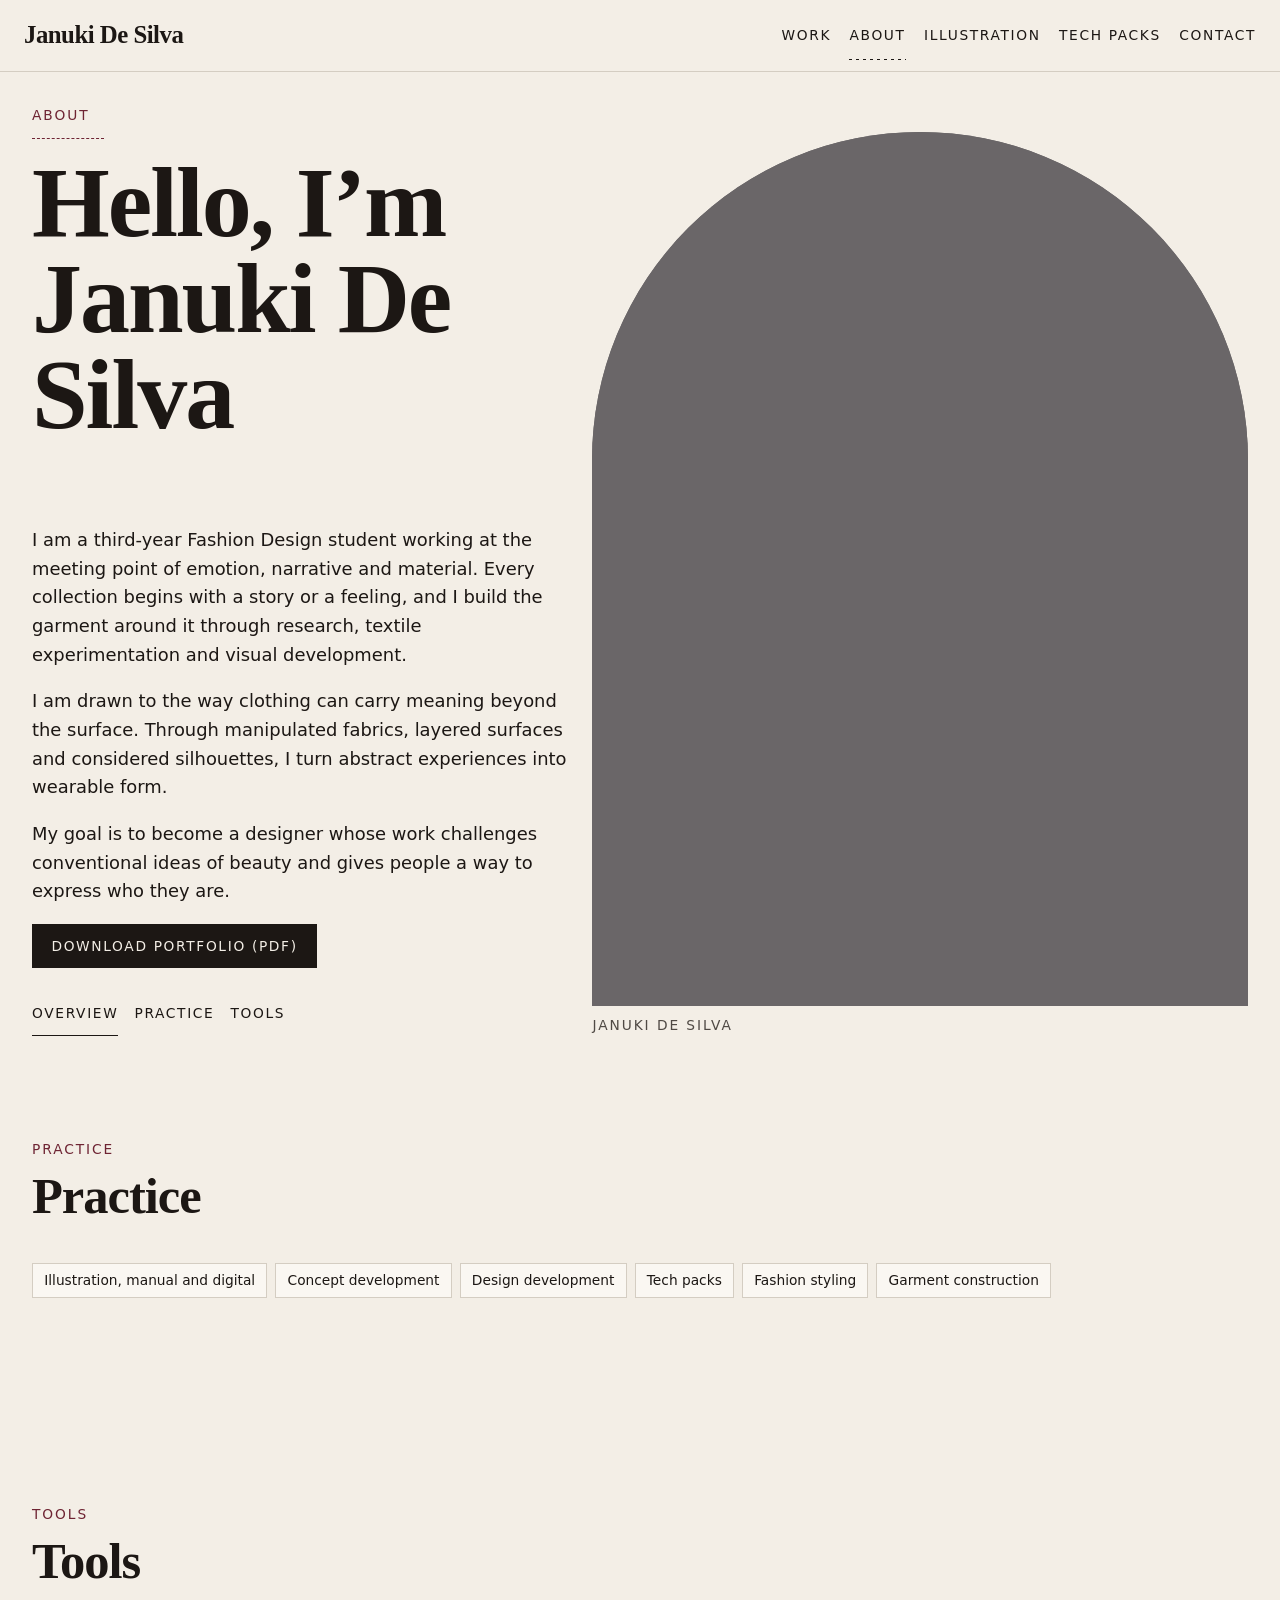
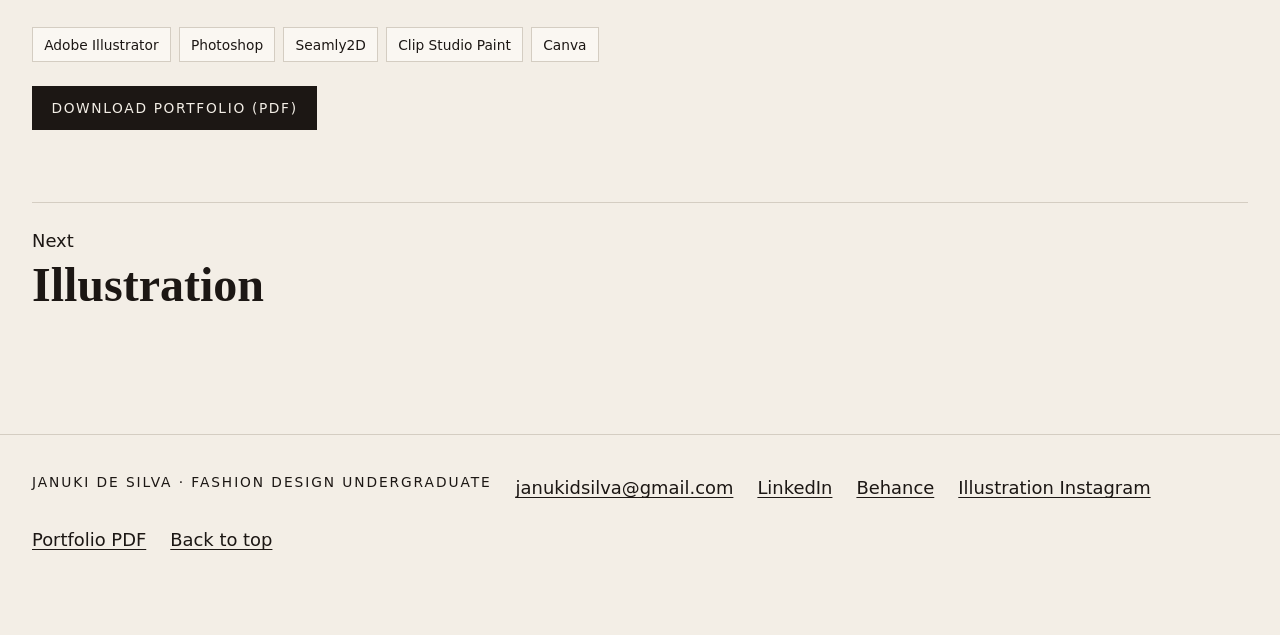
==== about/index.html @ 1e1f1aa7 "Slim the landing page onto separate about, illustration, and tech-pack pages. The home page keeps th" ====
<!DOCTYPE html>
<html lang="en">
<head>
  <meta charset="utf-8">
  <meta name="viewport" content="width=device-width, initial-scale=1">
  <title>About — Januki De Silva</title>
  <meta name="description" content="About Januki De Silva, a third-year Fashion Design undergraduate. A short biography, practice, tools, portrait, and the redacted portfolio PDF.">
  <link rel="canonical" href="https://januki-desilva.github.io/about/">
  <meta name="theme-color" content="#f3eee6">
  <meta name="author" content="Januki De Silva">
  <meta property="og:type" content="website">
  <meta property="og:locale" content="en_US">
  <meta property="og:site_name" content="Januki De Silva">
  <meta property="og:title" content="About — Januki De Silva">
  <meta property="og:description" content="About Januki De Silva, a third-year Fashion Design undergraduate. A short biography, practice, tools, portrait, and the redacted portfolio PDF.">
  <meta property="og:url" content="https://januki-desilva.github.io/about/">
  <meta property="og:image" content="https://januki-desilva.github.io/images/portrait/januki-1102.jpg">
  <meta property="og:image:width" content="1102">
  <meta property="og:image:height" content="1427">
  <meta property="og:image:alt" content="Portrait of Januki De Silva, with long dark hair, wearing a black blazer against a grey studio background.">
  <meta name="twitter:card" content="summary_large_image">
  <meta name="twitter:title" content="About — Januki De Silva">
  <meta name="twitter:description" content="About Januki De Silva, a third-year Fashion Design undergraduate. A short biography, practice, tools, portrait, and the redacted portfolio PDF.">
  <meta name="twitter:image" content="https://januki-desilva.github.io/images/portrait/januki-1102.jpg">
  <meta name="twitter:image:alt" content="Portrait of Januki De Silva, with long dark hair, wearing a black blazer against a grey studio background.">
  <link rel="icon" href="/favicon.svg" type="image/svg+xml">
  <link rel="icon" href="/favicon.ico" sizes="any">
  <link rel="apple-touch-icon" href="/apple-touch-icon.png">
  <link rel="preload" href="/fonts/f8.woff2" as="font" type="font/woff2" crossorigin>
  <link rel="preload" as="image" href="/images/portrait/januki-480.avif" imagesrcset="/images/portrait/januki-480.avif 480w, /images/portrait/januki-800.avif 800w, /images/portrait/januki-1102.avif 1102w" imagesizes="(min-width: 720px) min(34rem, 1102px), min(100vw, 1102px)" type="image/avif" fetchpriority="high">
<!-- site-css:start -->
<style>
/* Self-hosted, subset, free fonts. Two families only.
   Cormorant Garamond 600 for headings. Inter 400 for text.
   Italic on the contact headline is synthesised from the roman,
   so the first view downloads two files, not four. */

@font-face {
  font-family: "Cormorant Garamond";
  font-style: normal;
  font-weight: 600;
  font-display: swap;
  src: url("/fonts/f7.woff2") format("woff2");
  unicode-range: U+0100-02BA, U+02BD-02C5, U+02C7-02CC, U+02CE-02D7, U+02DD-02FF, U+0304, U+0308, U+0329, U+1D00-1DBF, U+1E00-1E9F, U+1EF2-1EFF, U+2020, U+20A0-20AB, U+20AD-20C4, U+2113, U+2C60-2C7F, U+A720-A7FF;
}

@font-face {
  font-family: "Cormorant Garamond";
  font-style: normal;
  font-weight: 600;
  font-display: swap;
  src: url("/fonts/f8.woff2") format("woff2");
  unicode-range: U+0000-00FF, U+0131, U+0152-0153, U+02BB-02BC, U+02C6, U+02DA, U+02DC, U+0304, U+0308, U+0329, U+2000-206F, U+20AC, U+2122, U+2191, U+2193, U+2212, U+2215, U+FEFF, U+FFFD;
}

@font-face {
  font-family: Inter;
  font-style: normal;
  font-weight: 400;
  font-display: swap;
  src: url("/fonts/f9.woff2") format("woff2");
  unicode-range: U+0100-02BA, U+02BD-02C5, U+02C7-02CC, U+02CE-02D7, U+02DD-02FF, U+0304, U+0308, U+0329, U+1D00-1DBF, U+1E00-1E9F, U+1EF2-1EFF, U+2020, U+20A0-20AB, U+20AD-20C4, U+2113, U+2C60-2C7F, U+A720-A7FF;
}

@font-face {
  font-family: Inter;
  font-style: normal;
  font-weight: 400;
  font-display: swap;
  src: url("/fonts/f10.woff2") format("woff2");
  unicode-range: U+0000-00FF, U+0131, U+0152-0153, U+02BB-02BC, U+02C6, U+02DA, U+02DC, U+0304, U+0308, U+0329, U+2000-206F, U+20AC, U+2122, U+2191, U+2193, U+2212, U+2215, U+FEFF, U+FFFD;
}

/* Januki De Silva — portfolio
   Neutral paper and ink. Project accents are set on the body.
   Motion uses transform and opacity, plus a short clip-path
   reveal on pictures. Scroll parallax is transform only. */

:root {
  --paper: #f3eee6;
  --paper-2: #e7e0d6;
  --ink: #1c1714;
  --muted: #4f4944;
  --line: #d4cdc2;
  --accent: #6e2433;
  --accent-2: #3d4750;
  --vivid: #b4233a;
  --serif: "Cormorant Garamond", "Iowan Old Style", Palatino, "Palatino Linotype", "Times New Roman", serif;
  --sans: Inter, "Segoe UI", system-ui, sans-serif;
  --header: 4.5rem;
  --s-1: 0.25rem;
  --s-2: 0.5rem;
  --s-3: 0.75rem;
  --s-4: 1rem;
  --s-5: 1.5rem;
  --s-6: 2rem;
  --s-7: 3rem;
  --s-8: 4.5rem;
  --s-9: clamp(4.5rem, 8vw, 7rem);
  --text-sm: clamp(0.78rem, 0.74rem + 0.15vw, 0.875rem);
  --text-body: clamp(1rem, 0.96rem + 0.2vw, 1.125rem);
  --text-lead: clamp(1.15rem, 1.02rem + 0.55vw, 1.45rem);
  --text-h3: clamp(1.4rem, 1.15rem + 1vw, 1.85rem);
  --text-h2: clamp(2.1rem, 1.4rem + 2.2vw, 3.4rem);
  --text-h1: clamp(2.7rem, 1.15rem + 6.4vw, 6.25rem);
  --measure: 38rem;
  --ease: cubic-bezier(0.22, 1, 0.36, 1);
  color-scheme: light;
}

body[data-project="parasomnia"] {
  --accent: #6e2433;
  --accent-2: #3d4750;
}

body[data-project="sacred-skin"] {
  --accent: #5c4034;
  --accent-2: #8a7968;
}

body[data-project="cosmic-heirloom"] {
  --accent: #1c2340;
  --accent-2: #b4233a;
}

body[data-project="editorial-styling"] {
  --accent: #1b2a4a;
  --accent-2: #7a2432;
}

*,
*::before,
*::after {
  box-sizing: border-box;
}

html {
  scroll-behavior: smooth;
  scroll-padding-top: calc(var(--header) + 0.75rem);
}

body {
  margin: 0;
  background: var(--paper);
  color: var(--ink);
  font-family: var(--sans);
  font-size: var(--text-body);
  font-weight: 400;
  line-height: 1.6;
  padding-top: var(--header);
}

img,
svg,
video {
  max-width: 100%;
  height: auto;
}

button,
input,
textarea {
  font-family: inherit;
  font-size: inherit;
}

[hidden] {
  display: none !important;
}

:focus {
  outline: none;
}

:focus-visible {
  outline: 2px solid var(--ink);
  outline-offset: 3px;
}

.skip:not(:focus) {
  position: absolute;
  width: 1px;
  height: 1px;
  padding: 0;
  margin: -1px;
  overflow: hidden;
  clip: rect(0 0 0 0);
  clip-path: inset(50%);
  white-space: nowrap;
  border: 0;
}

.skip:focus {
  position: fixed;
  left: 0.75rem;
  top: 0.75rem;
  z-index: 80;
  background: var(--ink);
  color: var(--paper);
  padding: 0.7rem 1rem;
  text-decoration: none;
}

.sr-only {
  position: absolute;
  width: 1px;
  height: 1px;
  padding: 0;
  margin: -1px;
  overflow: hidden;
  clip: rect(0 0 0 0);
  clip-path: inset(50%);
  white-space: nowrap;
  border: 0;
}

h1, h2, h3, p, figure {
  margin-top: 0;
}

figure {
  margin: 0;
}

h1, h2, h3 {
  font-family: var(--serif);
  font-weight: 600;
  line-height: 0.96;
  letter-spacing: -0.02em;
}

h2 em {
  font-style: italic;
  font-weight: 600;
}

h1 { font-size: var(--text-h1); }
h2 { font-size: var(--text-h2); }
h3 { font-size: var(--text-h3); line-height: 1.05; }

p { overflow-wrap: break-word; }

a {
  color: inherit;
}

.lede,
.prose p {
  max-width: var(--measure);
}

.lede {
  font-size: var(--text-lead);
  line-height: 1.45;
}

.eyebrow,
.kicker,
.section-label,
.work-tag,
figcaption,
.lookbook-bar,
.pager span,
.form-note,
.footer-meta {
  font-family: var(--sans);
  font-size: var(--text-sm);
  font-weight: 400;
  letter-spacing: 0.14em;
  text-transform: uppercase;
}

.eyebrow,
.kicker,
.section-label {
  color: var(--accent);
  margin-bottom: var(--s-3);
}

.muted { color: var(--muted); }

.wrap {
  width: min(72rem, calc(100% - 2rem));
  margin-inline: auto;
}

.wrap-wide {
  width: min(86rem, calc(100% - 2rem));
  margin-inline: auto;
}

.section {
  padding: var(--s-9) 0;
  scroll-margin-top: calc(var(--header) + 0.5rem);
}

.section-head {
  display: grid;
  gap: var(--s-3);
  margin-bottom: var(--s-7);
  position: relative;
  z-index: 1;
  background: var(--paper);
}

/* Header */
.site-header {
  position: fixed;
  inset: 0 0 auto 0;
  z-index: 40;
  display: flex;
  align-items: center;
  justify-content: space-between;
  gap: var(--s-4);
  min-height: var(--header);
  padding: 0 1rem;
  background: var(--paper);
  border-bottom: 1px solid var(--line);
  transform: translateY(0);
  transition: transform 240ms ease-out;
}

.site-header.is-hidden {
  transform: translateY(-100%);
}

.site-header:focus-within {
  transform: none;
}

.logo {
  display: inline-flex;
  align-items: center;
  min-height: 44px;
  font-family: var(--serif);
  font-weight: 600;
  font-size: clamp(1.15rem, 2.4vw, 1.55rem);
  letter-spacing: -0.02em;
  text-decoration: none;
  line-height: 1;
}

.nav-toggle {
  min-height: 44px;
  min-width: 44px;
  padding: 0 0.9rem;
  border: 1px solid var(--ink);
  background: transparent;
  cursor: pointer;
}

.site-nav {
  display: none;
  position: absolute;
  inset: 100% 0 auto 0;
  flex-direction: column;
  padding: 0.4rem 1rem 1rem;
  background: var(--paper);
  border-bottom: 1px solid var(--line);
}

.site-nav.is-open { display: flex; }

.site-nav a {
  display: flex;
  align-items: center;
  min-height: 48px;
  text-decoration: none;
  letter-spacing: 0.12em;
  text-transform: uppercase;
  font-size: var(--text-sm);
  font-weight: 400;
}

.site-nav a[aria-current="true"],
.site-nav a[aria-current="page"] {
  background-image: linear-gradient(90deg, var(--ink) 45%, transparent 0);
  background-size: 7px 1px;
  background-repeat: repeat-x;
  background-position: left bottom;
  background-origin: content-box;
}

/* Stitched thread. Drawn by scroll; static when motion is reduced. */
.thread {
  display: none;
  position: fixed;
  left: 0;
  top: 0;
  width: 12px;
  height: 100vh;
  z-index: 35;
  color: #b7aa9c;
  pointer-events: none;
}

.thread path {
  stroke-dasharray: 1;
  stroke-dashoffset: 1;
}

/* Hero
   The display name sits on the paper and the photograph overlaps it.
   Mobile keeps the photograph near 52svh so the name, role, one line
   and View work stay in the first screen. */
.hero {
  position: relative;
  display: flex;
  flex-direction: column;
  width: 100%;
  padding-bottom: var(--s-4);
  overflow: clip;
}

.hero-media {
  position: relative;
  background: var(--tone, #351a0f);
  overflow: hidden;
  width: 100%;
  height: min(52svh, 24rem);
  clip-path: polygon(0 0, 100% 0, 100% 84%, 0 90%);
}

.hero-media picture,
.hero-media img {
  display: block;
  width: 100%;
  height: 100%;
  object-fit: cover;
  object-position: center 16%;
}

.hero-name,
.hero-copy {
  width: min(72rem, calc(100% - 2rem));
  margin-inline: auto;
}

.hero-name {
  position: relative;
  z-index: 2;
  margin-top: -1.15rem;
  font-size: clamp(3.5rem, 16.5vw, 5.6rem);
  line-height: 0.82;
  letter-spacing: -0.04em;
  padding-left: 0.06em;
}

.hero-name span {
  display: block;
}

.hero-copy .eyebrow {
  margin-bottom: var(--s-2);
}

.hero-copy .lede {
  margin-bottom: 0;
}

.hero .btn { margin-top: var(--s-4); }

/* Buttons and chips */
.btn,
.btn-ghost,
.icon-btn,
.look-btn,
.nav-toggle,
.video-load {
  display: inline-flex;
  align-items: center;
  justify-content: center;
  min-height: 44px;
  padding: 0.55rem 1.15rem;
  border: 1px solid var(--ink);
  background: var(--ink);
  color: var(--paper);
  text-decoration: none;
  letter-spacing: 0.12em;
  text-transform: uppercase;
  font-size: var(--text-sm);
  font-weight: 400;
  cursor: pointer;
  transition: transform 200ms var(--ease), background-color 200ms var(--ease), color 200ms var(--ease);
}

.btn:hover,
.btn:focus-visible,
.btn-ghost:hover,
.btn-ghost:focus-visible {
  background: var(--accent);
  border-color: var(--accent);
  color: var(--paper);
}

.btn-ghost {
  background: transparent;
  color: var(--ink);
}

.cluster {
  display: flex;
  flex-wrap: wrap;
  gap: var(--s-3);
  align-items: center;
}

.chips {
  display: flex;
  flex-wrap: wrap;
  gap: var(--s-2);
  padding: 0;
  margin: var(--s-4) 0 0;
  list-style: none;
}

.chips li {
  border: 1px solid var(--line);
  padding: 0.35rem 0.7rem;
  background: #faf7f2;
  font-size: var(--text-sm);
}

/* Selected work */
.work-section {
  position: relative;
  overflow: hidden;
}

.giant {
  position: absolute;
  z-index: 0;
  margin: 0;
  left: max(0.4rem, calc((100% - min(86rem, 100% - 2rem)) / 2));
  top: 0;
  font-family: var(--serif);
  font-weight: 600;
  font-size: clamp(5.5rem, 20vw, 16rem);
  line-height: 0.78;
  letter-spacing: -0.035em;
  color: transparent;
  -webkit-text-stroke: 1px rgba(28, 23, 20, 0.22);
  user-select: none;
  pointer-events: none;
}

.work-grid {
  position: relative;
  z-index: 1;
  display: grid;
  gap: var(--s-7);
}

.work-card {
  min-width: 0;
}

.work-card a {
  display: block;
  text-decoration: none;
  color: inherit;
}

.work-card .frame {
  overflow: hidden;
  background: var(--tone, var(--paper-2));
  width: min(100%, var(--w, 100%));
  margin-inline: auto;
  aspect-ratio: 3 / 4;
}

.work-card .frame picture,
.work-card .frame img {
  display: block;
  width: 100%;
  height: 100%;
  object-fit: cover;
  object-position: center 22%;
}

.work-card img {
  transform: scale(1);
  transition: transform 450ms var(--ease);
}

.work-card:hover img,
.work-card:focus-within img {
  transform: scale(1.045);
}

.work-meta {
  display: grid;
  gap: 0.2rem;
  padding-top: var(--s-3);
}

.work-num {
  font-variant-numeric: tabular-nums;
  letter-spacing: 0.14em;
  text-transform: uppercase;
  font-size: var(--text-sm);
  color: var(--accent);
}

.work-meta strong {
  font-family: var(--serif);
  font-size: clamp(1.55rem, 1.15rem + 1.1vw, 2.35rem);
  font-weight: 600;
  line-height: 0.95;
  letter-spacing: -0.02em;
}

.work-summary {
  color: var(--muted);
  max-width: 36rem;
}

.view-line {
  display: inline-block;
  margin-top: var(--s-2);
  letter-spacing: 0.14em;
  text-transform: uppercase;
  font-size: var(--text-sm);
  font-weight: 400;
  transform: translateY(6px);
  opacity: 0;
  transition: transform 280ms var(--ease), opacity 280ms var(--ease);
}

@media (hover: none) {
  .view-line { opacity: 1; transform: none; }
}

.work-card:hover .view-line,
.work-card:focus-within .view-line {
  transform: none;
  opacity: 1;
}

.cursor-preview {
  position: fixed;
  left: 0;
  top: 0;
  width: min(220px, 40vw);
  z-index: 25;
  pointer-events: none;
  opacity: 0;
  background: var(--paper-2);
  box-shadow: 0 12px 40px rgba(28, 23, 20, 0.16);
  transition: opacity 200ms ease-out;
}

.cursor-preview.is-on { opacity: 1; }

.cursor-preview img {
  display: block;
  width: 100%;
  height: auto;
}

/* About */
.about-grid {
  display: grid;
  gap: var(--s-6);
  align-items: start;
}

.portrait {
  margin: 0;
  background: transparent;
}

.portrait picture,
.portrait img {
  display: block;
  width: 100%;
  height: auto;
  background: var(--tone, #6a6668);
}

.portrait-arch {
  border-radius: 999px 999px 0 0;
  overflow: hidden;
  width: min(100%, var(--w, 28rem));
  aspect-ratio: 3 / 4;
  background: var(--tone, #6a6668);
}

.portrait-arch picture,
.portrait-arch img {
  width: 100%;
  height: 100%;
  object-fit: cover;
  object-position: center 12%;
}

/* Small links off the landing page. The frame stays at or under the file's width. */
.section-tight {
  padding-top: var(--s-7);
  padding-bottom: var(--s-7);
}

.teaser-grid {
  display: grid;
  gap: var(--s-5);
}

.teaser {
  display: grid;
  grid-template-columns: 5.75rem minmax(0, 1fr);
  gap: var(--s-4);
  align-items: center;
  min-height: 44px;
  padding-top: var(--s-4);
  border-top: 1px solid var(--line);
  text-decoration: none;
  color: inherit;
}

.teaser-grid .teaser:last-child {
  border-bottom: 1px solid var(--line);
  padding-bottom: var(--s-4);
}

.teaser .frame {
  width: min(5.75rem, var(--w, 5.75rem));
  aspect-ratio: 3 / 4;
  overflow: hidden;
  background: var(--tone, var(--paper-2));
}

.teaser .frame picture,
.teaser .frame img {
  display: block;
  width: 100%;
  height: 100%;
  object-fit: cover;
  object-position: center 20%;
}

.teaser-copy {
  display: grid;
  gap: 0.2rem;
  min-width: 0;
}

.teaser-copy .work-tag { color: var(--accent); }

.teaser strong {
  font-family: var(--serif);
  font-size: clamp(1.35rem, 1.1rem + 0.6vw, 1.85rem);
  font-weight: 600;
  line-height: 1.05;
  letter-spacing: -0.02em;
}

/* Keep a picture at or under the pixel width of its largest file. */
.bounded {
  width: min(100%, var(--w));
  max-width: 100%;
}

.project-hero .frame.bounded {
  justify-self: end;
}

.gallery .bounded,
.tech-grid .bounded {
  justify-self: center;
}

.portrait figcaption,
.frame figcaption,
.shot-figure figcaption {
  margin-top: var(--s-2);
  color: var(--muted);
  background: var(--paper);
}

.skill-block { margin-top: var(--s-6); }
.skill-block h3 { margin-bottom: var(--s-2); }

/* Illustration and tech */
.gallery {
  display: grid;
  gap: var(--s-5);
  grid-template-columns: 1fr;
}

.shot {
  display: block;
  width: 100%;
  padding: 0;
  border: 0;
  background: var(--tone, var(--paper-2));
  cursor: zoom-in;
  color: inherit;
}

.shot img {
  display: block;
  width: 100%;
  height: auto;
  transform: scale(1);
  transition: transform 400ms var(--ease);
}

.shot.bounded,
figure.bounded {
  width: min(100%, var(--w));
  max-width: 100%;
  margin-inline: auto;
}

.frame.bounded {
  width: min(100%, var(--w));
  max-width: 100%;
}

.shot:hover img,
.shot:focus-visible img {
  transform: scale(1.03);
}

.board .shot img { width: 100%; }

.tech-grid {
  display: grid;
  gap: var(--s-5);
}

/* Contact */
.contact-grid {
  display: grid;
  gap: var(--s-7);
}

.contact-links {
  list-style: none;
  padding: 0;
  margin: 0 0 var(--s-5);
}

.contact-links a {
  display: flex;
  align-items: baseline;
  justify-content: space-between;
  gap: var(--s-4);
  min-height: 48px;
  padding: 0.7rem 0;
  border-top: 1px solid var(--line);
  text-decoration: none;
  font-family: var(--serif);
  font-size: clamp(1.4rem, 1rem + 1.4vw, 2rem);
  line-height: 1.1;
}

.contact-links li:last-child a { border-bottom: 1px solid var(--line); }

.contact-links span {
  font-family: var(--sans);
  font-size: var(--text-sm);
  letter-spacing: 0.14em;
  text-transform: uppercase;
  color: var(--muted);
}

.form {
  display: grid;
  gap: var(--s-4);
}

.field { display: grid; gap: 0.35rem; }

.field label { font-weight: 400; }

.field input,
.field textarea {
  width: 100%;
  min-height: 44px;
  padding: 0.65rem 0.75rem;
  border: 1px solid var(--ink);
  background: #faf7f2;
  border-radius: 0;
}

.field textarea { min-height: 9rem; resize: vertical; }

.field-error {
  margin: 0;
  color: #6e2433;
  font-size: var(--text-sm);
}

.form-status {
  margin: 0;
  min-height: 1.5em;
}

.secondary-link {
  margin-top: var(--s-5);
  font-size: var(--text-sm);
}

.secondary-link a { letter-spacing: 0.08em; }

/* Project pages */
.project-hero {
  display: grid;
  gap: var(--s-5);
  padding-top: var(--s-6);
}

.project-hero .frame { order: -1; }

.project-copy .lede + .lede { margin-top: 0; }

.accent-rule {
  width: 4.5rem;
  height: 0;
  border: 0;
  border-top: 1px dashed var(--accent);
  margin: 0 0 var(--s-4);
}

.section-nav {
  display: flex;
  gap: 0.4rem 1rem;
  flex-wrap: wrap;
  margin: var(--s-5) 0 0;
}

.section-nav a {
  min-height: 44px;
  display: inline-flex;
  align-items: center;
  text-decoration: none;
  letter-spacing: 0.12em;
  text-transform: uppercase;
  font-size: var(--text-sm);
  font-weight: 400;
  border-bottom: 1px solid transparent;
}

.section-nav a[aria-current="true"],
.section-nav a:hover {
  border-bottom-color: var(--ink);
}

.block + .block { margin-top: var(--s-6); }

.board { margin: var(--s-5) 0 0; }

.split {
  display: grid;
  gap: var(--s-6);
  align-items: start;
}

/* Lookbook */
.lookbook {
  margin-top: var(--s-5);
  min-width: 0;
  max-width: 100%;
}

.lineup {
  margin-top: var(--s-7);
}

.lookbook-track {
  display: flex;
  gap: var(--s-4);
  overflow-x: auto;
  scroll-snap-type: x mandatory;
  padding-bottom: var(--s-3);
  list-style: none;
  margin: 0;
  padding-left: 0;
  max-width: 100%;
  min-width: 0;
}

.lookbook-track:focus-visible {
  outline: 2px solid var(--ink);
  outline-offset: 3px;
}

.lookbook-track li {
  flex: 0 0 min(78%, 26rem, var(--w, 80rem));
  max-width: min(78%, 26rem, var(--w, 80rem));
  scroll-snap-align: start;
  min-width: 0;
}

.lookbook-bar {
  display: flex;
  flex-wrap: wrap;
  gap: var(--s-2);
  margin-top: var(--s-3);
}

.look-btn {
  background: transparent;
  color: var(--ink);
}

.look-btn:hover,
.look-btn:focus-visible {
  background: var(--ink);
  color: var(--paper);
}

/* Video slot is hidden until data-video-src is set. */
.video-slot {
  margin-top: var(--s-7);
  padding: var(--s-5);
  border: 1px dashed var(--line);
}

.video-slot video,
.video-slot img {
  width: 100%;
  height: auto;
  background: #1c1714;
}

/* Pager */
.project-pager {
  display: grid;
  margin-top: var(--s-8);
  border-top: 1px solid var(--line);
}

.project-pager a {
  display: flex;
  flex-direction: column;
  justify-content: center;
  gap: 0.35rem;
  min-height: 8rem;
  padding: var(--s-5) 0;
  text-decoration: none;
}

.project-pager strong {
  font-family: var(--serif);
  font-size: clamp(2rem, 1.4rem + 2vw, 3.4rem);
  font-weight: 600;
  line-height: 0.95;
}

.project-pager a:hover strong { color: var(--accent); }

/* Lightbox */
dialog.lightbox {
  width: min(100%, 100vw);
  height: 100%;
  max-width: none;
  max-height: none;
  margin: 0;
  padding: 0;
  border: 0;
  background: #1c1714;
  color: #f3eee6;
}

dialog.lightbox::backdrop {
  background: rgba(28, 23, 20, 0.84);
}

.lightbox-bar,
.lightbox-stage,
.lightbox-caption {
  width: min(72rem, calc(100% - 2rem));
  margin-inline: auto;
}

.lightbox-bar {
  display: flex;
  align-items: center;
  justify-content: space-between;
  gap: var(--s-3);
  min-height: 4.5rem;
}

.lightbox-bar p { margin: 0; letter-spacing: 0.12em; text-transform: uppercase; font-size: var(--text-sm); }

.icon-btn {
  background: #f3eee6;
  color: #1c1714;
  border-color: #f3eee6;
}

.icon-btn:hover,
.icon-btn:focus-visible {
  background: #ffffff;
  border-color: #ffffff;
  color: #1c1714;
}

.lightbox-stage {
  display: grid;
  grid-template-columns: 1fr 1fr;
  grid-template-areas: "image image" "prev next";
  gap: var(--s-2);
  align-items: center;
  min-height: 0;
}

.lightbox-stage picture { grid-area: image; }
.lightbox-stage [data-lightbox-prev] { grid-area: prev; }
.lightbox-stage [data-lightbox-next] { grid-area: next; }

.lightbox-stage img {
  display: block;
  width: auto;
  max-width: 100%;
  max-height: calc(100vh - 12rem);
  max-height: calc(100dvh - 12rem);
  margin-inline: auto;
  object-fit: contain;
  background: #2a2422;
}

.lightbox-caption {
  min-height: 3.5rem;
  margin-top: var(--s-3);
  margin-bottom: 0;
}

/* Footer and utilities */
.site-footer {
  border-top: 1px solid var(--line);
  padding: var(--s-6) 0 var(--s-8);
  display: grid;
  gap: var(--s-4);
}

.site-footer a { text-underline-offset: 0.18em; }

.footer-row {
  display: flex;
  flex-wrap: wrap;
  gap: var(--s-2) var(--s-5);
  align-items: center;
}

.footer-row a {
  display: inline-flex;
  align-items: center;
  min-height: 44px;
}

.to-top {
  display: none;
  position: fixed;
  right: 0.75rem;
  bottom: 0.75rem;
  z-index: 30;
  background: var(--paper);
  color: var(--ink);
  text-decoration: none;
  box-shadow: 0 6px 24px rgba(28, 23, 20, 0.12);
}

.to-top.is-on { display: inline-flex; }

.not-found {
  min-height: calc(100vh - var(--header) - 8rem);
  display: grid;
  align-content: center;
  gap: var(--s-4);
  padding: var(--s-8) 0;
}

.js [data-reveal] {
  opacity: 0;
  transform: translateY(16px);
}

.js [data-reveal].is-in,
.js [data-clip].is-in {
  opacity: 1;
  transform: none;
  clip-path: inset(0);
  transition: opacity 460ms var(--ease), transform 460ms var(--ease), clip-path 520ms var(--ease);
}

.js [data-reveal].is-in:nth-child(2) { transition-delay: 60ms; }
.js [data-reveal].is-in:nth-child(3) { transition-delay: 120ms; }

@media (min-width: 720px) {
  .gallery { grid-template-columns: 1fr 1fr; }
  .gallery .wide { grid-column: 1 / -1; }
  .tech-grid { grid-template-columns: 1fr 1fr; }
  .contact-grid { grid-template-columns: 0.9fr 1.1fr; align-items: start; }
  .split { grid-template-columns: 0.8fr 1.2fr; }
  .project-hero { grid-template-columns: 0.9fr 1.1fr; align-items: end; }
  .project-hero .frame { order: 0; }
  .about-grid { grid-template-columns: minmax(0, 0.72fr) minmax(0, 1.2fr); }
  .teaser-grid { grid-template-columns: 1fr 1fr; gap: var(--s-6); align-items: stretch; }
  .teaser { border-bottom: 1px solid var(--line); padding-bottom: var(--s-4); }
}

@media (min-width: 800px) {
  .nav-toggle { display: none; }
  .site-nav {
    display: flex;
    position: static;
    flex-direction: row;
    align-items: center;
    gap: 0.25rem 1.15rem;
    padding: 0;
    border: 0;
    background: transparent;
  }
  .thread { display: block; }
  .hero {
    display: block;
    width: min(80rem, calc(100% - 3rem));
    margin-inline: auto;
    min-height: calc(100svh - var(--header) - 0.75rem);
    padding: 0.35rem 0 1.25rem;
    overflow: clip;
  }
  .hero-name {
    z-index: 1;
    width: auto;
    max-width: none;
    margin: 0;
    font-size: clamp(5rem, 19vw, 17.5rem);
    line-height: 0.74;
    letter-spacing: -0.04em;
    /* The J in Cormorant sits left of its box. */
    padding-left: 0.07em;
  }
  .hero-name span { white-space: nowrap; }
  .hero-media {
    position: absolute;
    z-index: 2;
    left: 42%;
    top: 0.35rem;
    width: min(42%, calc((100svh - var(--header) - 3.25rem) * 1365 / 2048));
    height: auto;
    max-height: none;
    aspect-ratio: 1365 / 2048;
    clip-path: none;
    margin: 0;
  }
  .hero-media::after {
    content: "";
    position: absolute;
    left: 0;
    right: 0;
    bottom: 0;
    height: 9%;
    background: linear-gradient(to bottom, transparent, var(--paper));
    pointer-events: none;
  }
  .hero-copy {
    position: relative;
    z-index: 3;
    width: min(34rem, calc(42% - 1.25rem));
    margin: var(--s-5) 0 0;
    padding-bottom: 0;
  }
  .work-section { padding-top: var(--s-6); }
  .work-grid {
    grid-template-columns: repeat(4, minmax(0, 1fr));
    gap: var(--s-6) var(--s-4);
    align-items: start;
  }
}

@media (min-width: 1000px) {
  .gallery { grid-template-columns: repeat(3, minmax(0, 1fr)); }
  .gallery .wide { grid-column: span 2; }
}

@media (min-width: 800px) {
  .lightbox-stage {
    grid-template-columns: auto minmax(0, 1fr) auto;
    grid-template-areas: "prev image next";
  }
}

@media (min-width: 1024px) {
  .footer-row a,
  .footer-meta {
    white-space: nowrap;
    flex-shrink: 0;
  }
}

@media (min-width: 1200px) {
  .wrap { width: min(76rem, calc(100% - 4rem)); }
  .wrap-wide { width: min(92rem, calc(100% - 4rem)); }
  .site-header { padding-inline: 1.5rem; }
  .giant {
    left: max(0.4rem, calc((100% - min(92rem, 100% - 4rem)) / 2));
  }
}

@media (prefers-reduced-motion: reduce) {
  html { scroll-behavior: auto; }
  *,
  *::before,
  *::after {
    animation: none !important;
    transition: none !important;
  }
  .js [data-reveal] { opacity: 1; transform: none; }
  .js [data-clip] { clip-path: none; }
  [data-parallax] { transform: none !important; }
  .thread path { stroke-dashoffset: 0 !important; }
  .lookbook-track { scroll-snap-type: none; scroll-behavior: auto; }
  .view-line { opacity: 1; transform: none; }
  .cursor-preview { display: none !important; }
}

@media (prefers-reduced-motion: no-preference) {
  @view-transition {
    navigation: auto;
  }
  .js [data-clip] { clip-path: inset(12% 0 0 0); }
  .hero-media img[data-parallax],
  .portrait-arch img[data-parallax] {
    transform: scale(1.08);
    transform-origin: center 18%;
  }
}
</style>
<!-- site-css:end -->
  <script>document.documentElement.classList.add("js");</script>
  <script type="application/ld+json">
  {
    "@context": "https://schema.org",
    "@type": "BreadcrumbList",
    "itemListElement": [
      { "@type": "ListItem", "position": 1, "name": "Portfolio", "item": "https://januki-desilva.github.io/" },
      { "@type": "ListItem", "position": 2, "name": "About", "item": "https://januki-desilva.github.io/about/" }
    ]
  }
  </script>
</head>
<body id="top" data-project="about">
  <a class="skip" href="#main">Skip to content</a>
  <svg class="thread" viewBox="0 0 2 100" preserveAspectRatio="none" aria-hidden="true" focusable="false">
    <path d="M1 0 V100" pathLength="1" fill="none" stroke="currentColor" stroke-width="0.35"></path>
  </svg>
  <header class="site-header">
    <a class="logo" href="/#top">Januki De Silva</a>
    <button class="nav-toggle" type="button" aria-expanded="false" aria-controls="site-nav">Menu</button>
      <nav id="site-nav" class="site-nav" aria-label="Primary">
      <a href="/#work">Work</a>
      <a href="/about/" aria-current="page">About</a>
      <a href="/illustration/">Illustration</a>
      <a href="/tech-packs/">Tech packs</a>
      <a href="/#contact">Contact</a>
    </nav>
  </header>
  <main id="main">

    <article>
      <header class="project-hero wrap" id="overview">
        <div class="project-copy">
          <p class="kicker">About</p>
          <hr class="accent-rule">
          <h1>Hello, I’m Januki De Silva</h1>
          <p>I am a third-year Fashion Design student working at the meeting point of emotion, narrative and material. Every collection begins with a story or a feeling, and I build the garment around it through research, textile experimentation and visual development.</p>
          <p>I am drawn to the way clothing can carry meaning beyond the surface. Through manipulated fabrics, layered surfaces and considered silhouettes, I turn abstract experiences into wearable form.</p>
          <p>My goal is to become a designer whose work challenges conventional ideas of beauty and gives people a way to express who they are.</p>
          <p class="cluster"><a class="btn" href="/portfolio/Januki-De-Silva-Portfolio.pdf">Download portfolio (PDF)</a></p>
          <nav class="section-nav" aria-label="On this page">
            <a href="#overview" data-nav="overview">Overview</a>
            <a href="#practice" data-nav="practice">Practice</a>
            <a href="#tools" data-nav="tools">Tools</a>
          </nav>
        </div>
        <figure class="frame portrait" style="--tone:#6a6668; --w: 1102px">
          <div class="portrait-arch">
            <picture>
            <source type="image/avif" srcset="/images/portrait/januki-480.avif 480w, /images/portrait/januki-800.avif 800w, /images/portrait/januki-1102.avif 1102w" sizes="(min-width: 720px) min(34rem, 1102px), min(100vw, 1102px)">
            <source type="image/webp" srcset="/images/portrait/januki-480.webp 480w, /images/portrait/januki-800.webp 800w, /images/portrait/januki-1102.webp 1102w" sizes="(min-width: 720px) min(34rem, 1102px), min(100vw, 1102px)">
            <img src="/images/portrait/januki-800.jpg" srcset="/images/portrait/januki-480.jpg 480w, /images/portrait/januki-800.jpg 800w, /images/portrait/januki-1102.jpg 1102w" sizes="(min-width: 720px) min(34rem, 1102px), min(100vw, 1102px)" width="1102" height="1427" alt="Portrait of Januki De Silva, with long dark hair, wearing a black blazer against a grey studio background." data-parallax fetchpriority="high" decoding="async">
            </picture>
          </div>
          <figcaption>Januki De Silva</figcaption>
        </figure>
      </header>

      <section class="section" id="practice">
        <div class="wrap">
          <p class="kicker">Practice</p>
          <h2>Practice</h2>
          <ul class="chips">
            <li>Illustration, manual and digital</li>
            <li>Concept development</li>
            <li>Design development</li>
            <li>Tech packs</li>
            <li>Fashion styling</li>
            <li>Garment construction</li>
          </ul>
        </div>
      </section>

      <section class="section" id="tools">
        <div class="wrap">
          <p class="kicker">Tools</p>
          <h2>Tools</h2>
          <ul class="chips">
            <li>Adobe Illustrator</li>
            <li>Photoshop</li>
            <li>Seamly2D</li>
            <li>Clip Studio Paint</li>
            <li>Canva</li>
          </ul>
          <p class="cluster" style="margin-top:1.5rem"><a class="btn" href="/portfolio/Januki-De-Silva-Portfolio.pdf">Download portfolio (PDF)</a></p>
          <nav class="project-pager" aria-label="Continue">
            <a href="/illustration/"><span>Next</span><strong>Illustration</strong></a>
          </nav>
        </div>
      </section>
    </article>

  </main>
  <footer class="site-footer">
    <div class="wrap footer-row">
      <p class="footer-meta">Januki De Silva · Fashion design undergraduate</p>
      <a href="mailto:janukidsilva@gmail.com">janukidsilva@gmail.com</a>
      <a href="https://www.linkedin.com/in/januki-de-silva-02a955370">LinkedIn</a>
      <a href="https://www.behance.net/janukidesilva">Behance</a>
      <a href="https://www.instagram.com/cele.stia_7/">Illustration Instagram</a>
      <a href="/portfolio/Januki-De-Silva-Portfolio.pdf">Portfolio PDF</a>
      <a href="#top">Back to top</a>
    </div>
  </footer>
  <a class="to-top btn-ghost" href="#top">Back to top</a>

  <dialog id="lightbox" class="lightbox" aria-label="Expanded image">
    <div class="lightbox-bar">
      <p id="lightbox-count" aria-hidden="true"></p>
      <button class="icon-btn" type="button" data-lightbox-close>Close</button>
    </div>
    <div class="lightbox-stage">
      <button class="icon-btn" type="button" data-lightbox-prev>Previous</button>
      <picture>
        <source id="lightbox-avif" type="image/avif">
        <source id="lightbox-webp" type="image/webp">
        <img id="lightbox-img" alt="" width="1600" height="900">
      </picture>
      <button class="icon-btn" type="button" data-lightbox-next>Next</button>
    </div>
    <p id="lightbox-caption" class="lightbox-caption" aria-live="polite"></p>
  </dialog>
  <script type="module" src="/js/main.js"></script>
</body>
</html>
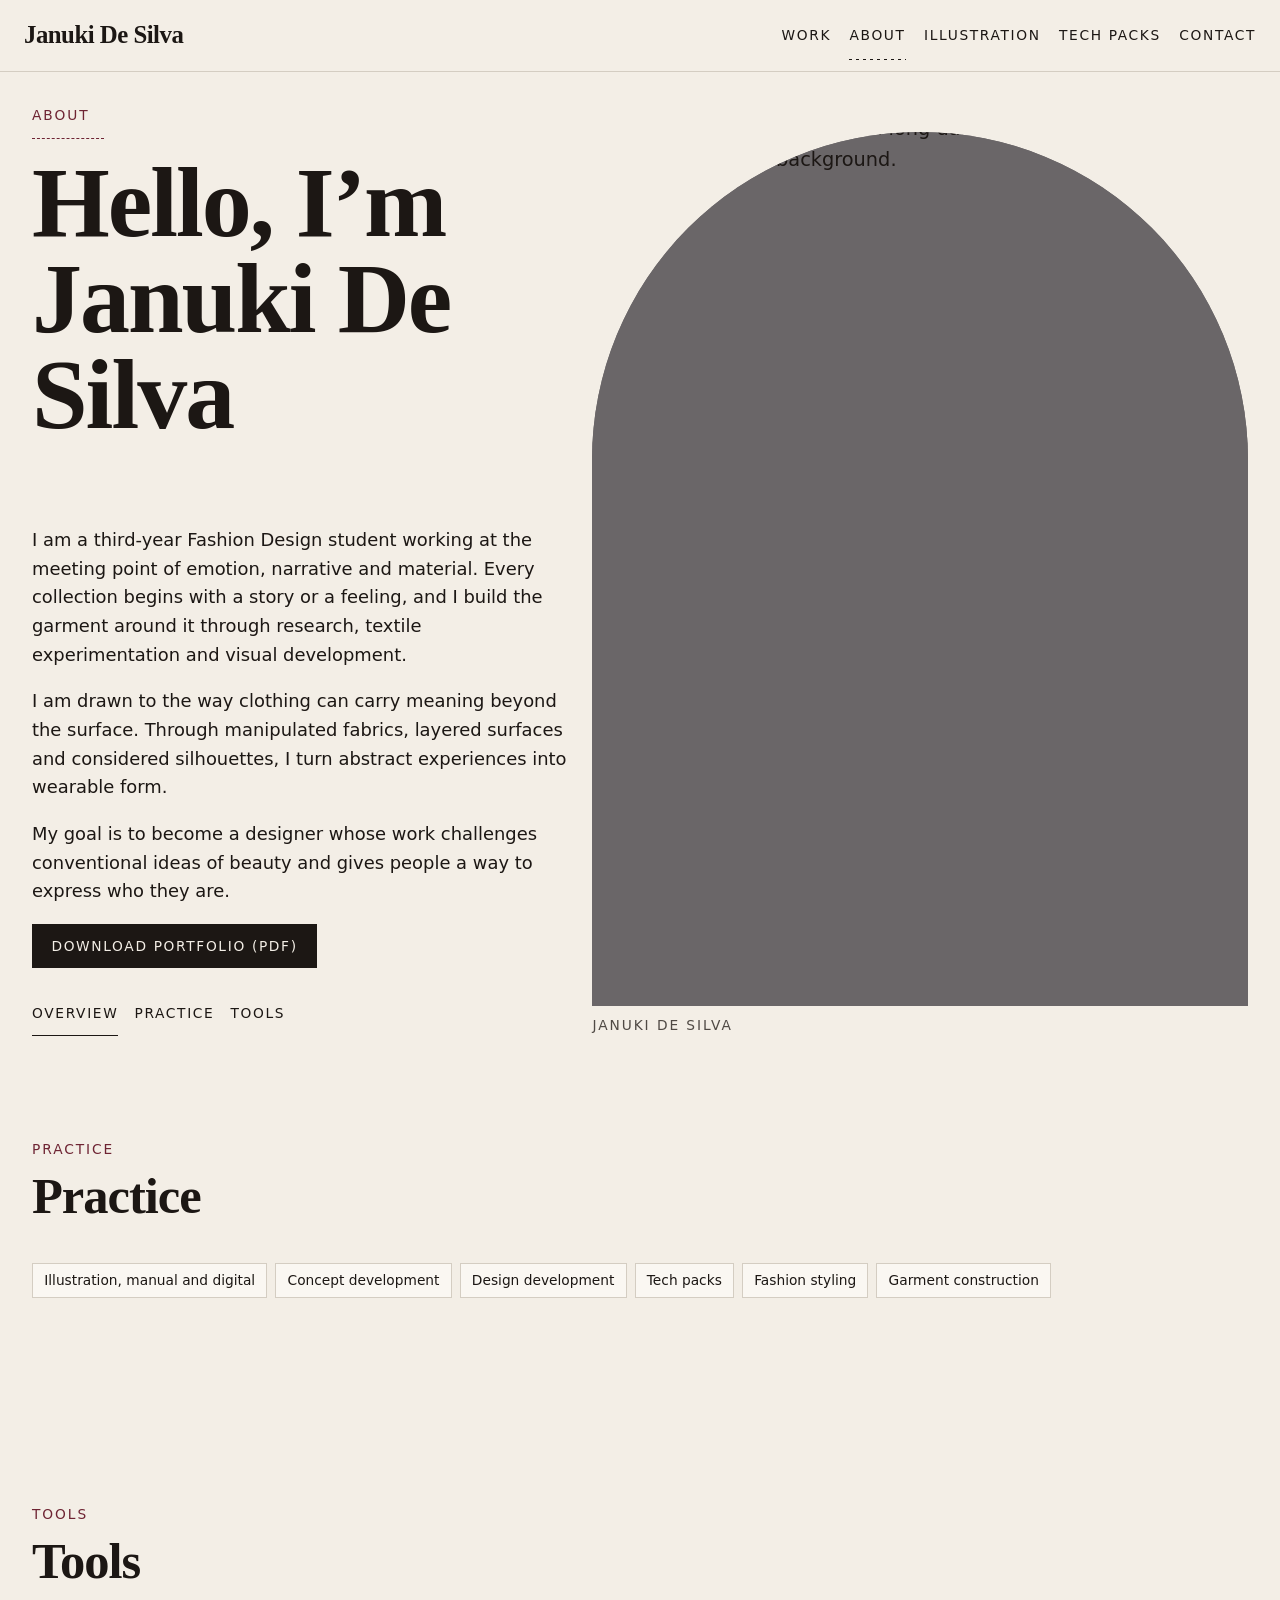
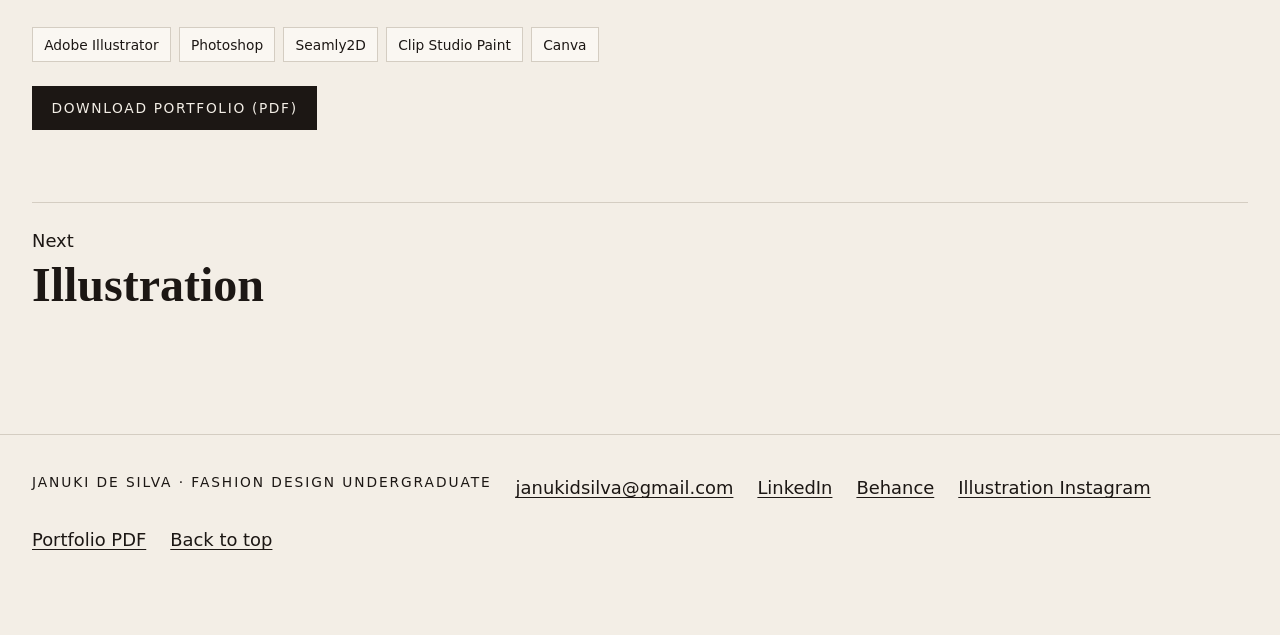
==== commit 1dee4ecb: "Keep the home name readable and stop reveals from hiding content. The display name stays in the text" ====
--- a/about/index.html
+++ b/about/index.html
@@ -1173,21 +1173,19 @@
   padding: var(--s-8) 0;
 }
 
-.js [data-reveal] {
+/* Hidden only after JS marks a block .is-armed. Without that class the
+   copy and pictures stay at full ink, including when JS never runs. */
+.is-armed:not(.is-in) {
   opacity: 0;
   transform: translateY(16px);
 }
 
-.js [data-reveal].is-in,
-.js [data-clip].is-in {
+.is-armed.is-in {
   opacity: 1;
   transform: none;
   clip-path: inset(0);
   transition: opacity 460ms var(--ease), transform 460ms var(--ease), clip-path 520ms var(--ease);
 }
-
-.js [data-reveal].is-in:nth-child(2) { transition-delay: 60ms; }
-.js [data-reveal].is-in:nth-child(3) { transition-delay: 120ms; }
 
 @media (min-width: 720px) {
   .gallery { grid-template-columns: 1fr 1fr; }
@@ -1216,34 +1214,50 @@
   }
   .thread { display: block; }
   .hero {
-    display: block;
-    width: min(80rem, calc(100% - 3rem));
+    display: grid;
+    grid-template-columns: minmax(16rem, 40rem) minmax(18rem, 1fr);
+    grid-template-rows: auto minmax(0, 1fr);
+    column-gap: clamp(1.25rem, 2.5vw, 2.25rem);
+    align-items: stretch;
+    width: calc(100% - 3rem);
     margin-inline: auto;
-    min-height: calc(100svh - var(--header) - 0.75rem);
-    padding: 0.35rem 0 1.25rem;
-    overflow: clip;
+    min-height: 0;
+    padding: 0.5rem 0 1rem;
+    overflow: visible;
   }
   .hero-name {
+    grid-column: 1;
+    grid-row: 1;
+    z-index: 2;
+    align-self: end;
+    width: 100%;
+    max-width: 100%;
+    margin: 0;
+    line-height: 0.78;
+    letter-spacing: -0.035em;
+    padding-left: 0.06em;
+    padding-right: 0.08em;
+    container-type: inline-size;
+  }
+  .hero-name span {
+    display: block;
+    white-space: nowrap;
+    /* The span queries the heading, so “De Silva” stays inside the column. */
+    font-size: clamp(4.2rem, 30cqi, 11.5rem);
+  }
+  .hero-media {
+    grid-column: 2;
+    grid-row: 1 / span 2;
+    position: relative;
     z-index: 1;
-    width: auto;
-    max-width: none;
-    margin: 0;
-    font-size: clamp(5rem, 19vw, 17.5rem);
-    line-height: 0.74;
-    letter-spacing: -0.04em;
-    /* The J in Cormorant sits left of its box. */
-    padding-left: 0.07em;
-  }
-  .hero-name span { white-space: nowrap; }
-  .hero-media {
-    position: absolute;
-    z-index: 2;
-    left: 42%;
-    top: 0.35rem;
-    width: min(42%, calc((100svh - var(--header) - 3.25rem) * 1365 / 2048));
+    left: auto;
+    top: auto;
+    width: 100%;
     height: auto;
     max-height: none;
     aspect-ratio: 1365 / 2048;
+    justify-self: stretch;
+    align-self: start;
     clip-path: none;
     margin: 0;
   }
@@ -1253,15 +1267,18 @@
     left: 0;
     right: 0;
     bottom: 0;
-    height: 9%;
+    height: 8%;
     background: linear-gradient(to bottom, transparent, var(--paper));
     pointer-events: none;
   }
   .hero-copy {
+    grid-column: 1;
+    grid-row: 2;
     position: relative;
-    z-index: 3;
-    width: min(34rem, calc(42% - 1.25rem));
-    margin: var(--s-5) 0 0;
+    z-index: 2;
+    align-self: start;
+    width: min(34rem, 100%);
+    margin: var(--s-4) 0 0;
     padding-bottom: 0;
   }
   .work-section { padding-top: var(--s-6); }
@@ -1309,8 +1326,8 @@
     animation: none !important;
     transition: none !important;
   }
-  .js [data-reveal] { opacity: 1; transform: none; }
-  .js [data-clip] { clip-path: none; }
+  .is-armed:not(.is-in),
+  .is-armed.is-in { opacity: 1; transform: none; clip-path: none; }
   [data-parallax] { transform: none !important; }
   .thread path { stroke-dashoffset: 0 !important; }
   .lookbook-track { scroll-snap-type: none; scroll-behavior: auto; }
@@ -1322,7 +1339,7 @@
   @view-transition {
     navigation: auto;
   }
-  .js [data-clip] { clip-path: inset(12% 0 0 0); }
+  .is-armed[data-clip]:not(.is-in) { clip-path: inset(12% 0 0 0); }
   .hero-media img[data-parallax],
   .portrait-arch img[data-parallax] {
     transform: scale(1.08);
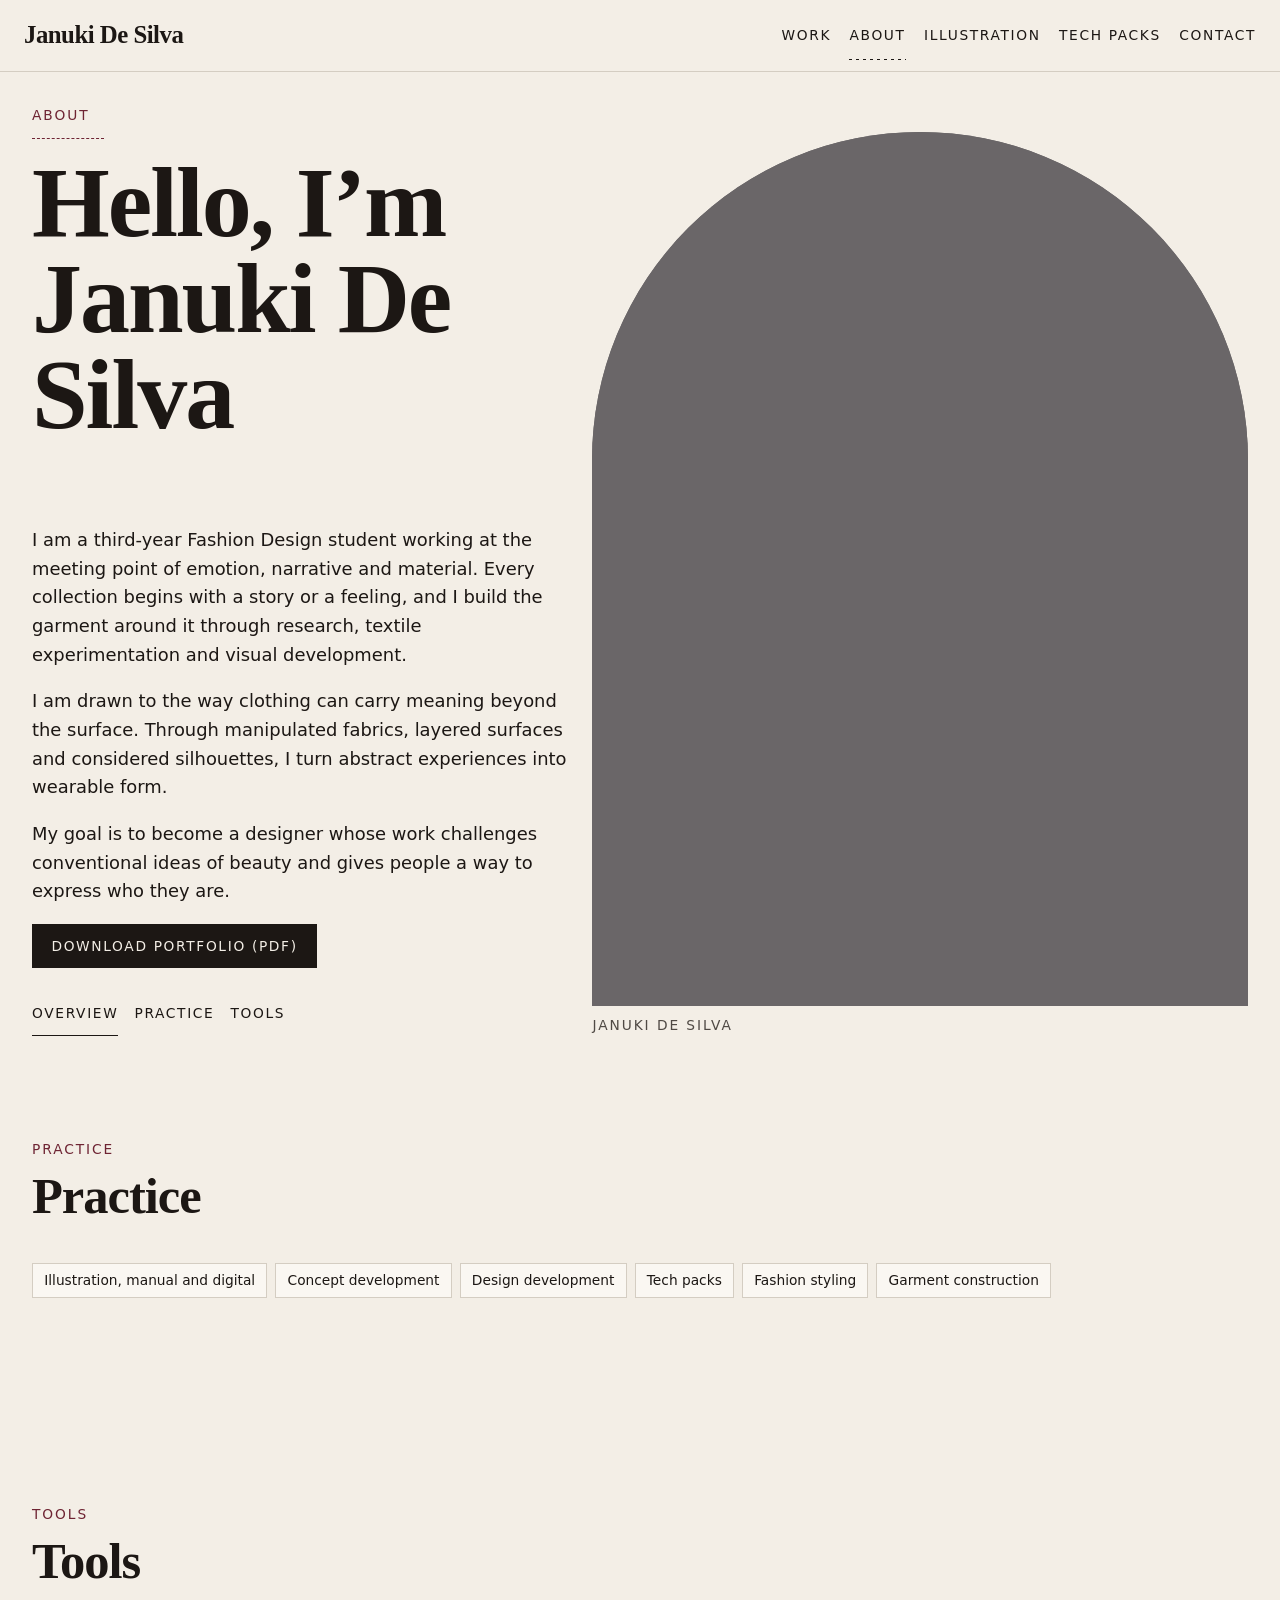
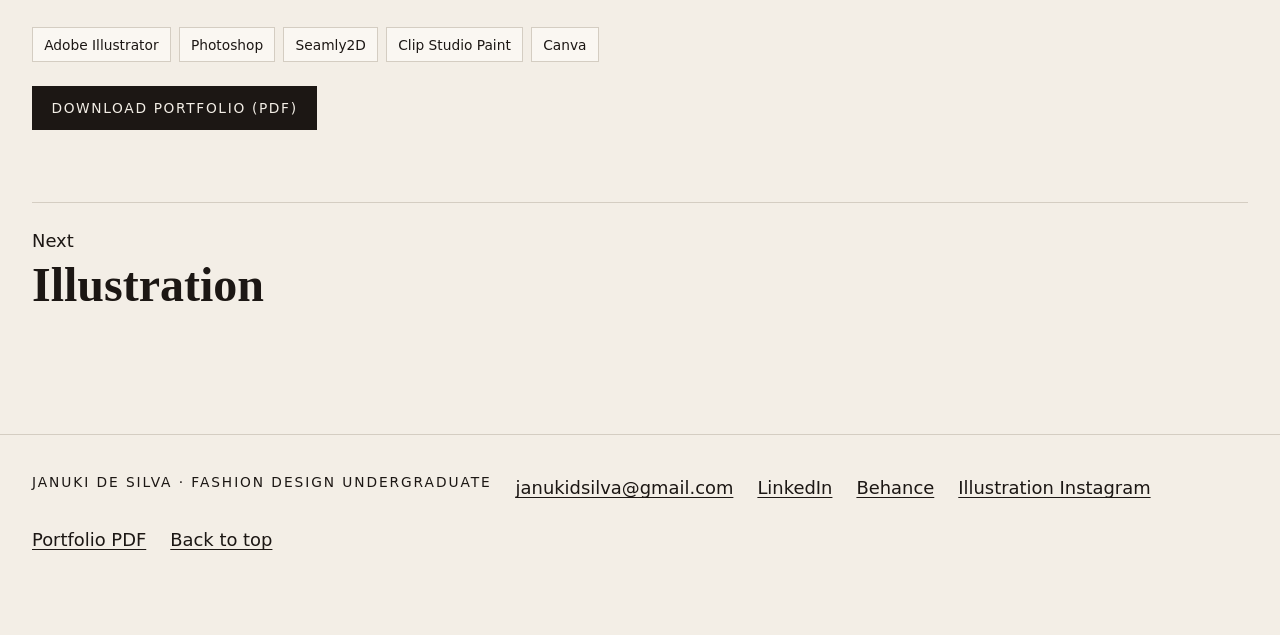
==== commit 01254a2c: "Keep the hero name clear of the header and centre it on the photo. The display name starts below the" ====
--- a/about/index.html
+++ b/about/index.html
@@ -430,18 +430,18 @@
   object-position: center 16%;
 }
 
-.hero-name,
-.hero-copy {
+.hero-stack {
   width: min(72rem, calc(100% - 2rem));
   margin-inline: auto;
+  margin-top: -1.15rem;
 }
 
 .hero-name {
   position: relative;
   z-index: 2;
-  margin-top: -1.15rem;
+  margin: 0;
   font-size: clamp(3.5rem, 16.5vw, 5.6rem);
-  line-height: 0.82;
+  line-height: 0.9;
   letter-spacing: -0.04em;
   padding-left: 0.06em;
 }
@@ -1215,26 +1215,30 @@
   .thread { display: block; }
   .hero {
     display: grid;
-    grid-template-columns: minmax(16rem, 40rem) minmax(18rem, 1fr);
-    grid-template-rows: auto minmax(0, 1fr);
-    column-gap: clamp(1.25rem, 2.5vw, 2.25rem);
-    align-items: stretch;
+    grid-template-columns: minmax(16rem, 40rem) minmax(16rem, 1fr);
+    column-gap: clamp(1.25rem, 2.5vw, 2.5rem);
+    align-items: center;
     width: calc(100% - 3rem);
     margin-inline: auto;
-    min-height: 0;
-    padding: 0.5rem 0 1rem;
+    min-height: calc(100svh - var(--header));
+    padding: clamp(1.35rem, 3.2vh, 2.4rem) 0 clamp(1rem, 2vh, 1.75rem);
     overflow: visible;
   }
-  .hero-name {
+  .hero-stack {
     grid-column: 1;
     grid-row: 1;
-    z-index: 2;
-    align-self: end;
+    width: auto;
+    max-width: 100%;
+    margin: 0;
+    align-self: center;
+  }
+  .hero-name {
     width: 100%;
     max-width: 100%;
     margin: 0;
-    line-height: 0.78;
+    line-height: 0.92;
     letter-spacing: -0.035em;
+    padding-top: 0.08em;
     padding-left: 0.06em;
     padding-right: 0.08em;
     container-type: inline-size;
@@ -1243,21 +1247,22 @@
     display: block;
     white-space: nowrap;
     /* The span queries the heading, so “De Silva” stays inside the column. */
-    font-size: clamp(4.2rem, 30cqi, 11.5rem);
+    font-size: clamp(3.6rem, 28cqi, 9.5rem);
   }
   .hero-media {
     grid-column: 2;
-    grid-row: 1 / span 2;
+    grid-row: 1;
     position: relative;
     z-index: 1;
     left: auto;
     top: auto;
-    width: 100%;
-    height: auto;
+    width: auto;
+    height: min(calc(100svh - var(--header) - 3.5rem), 82vh);
+    max-width: 100%;
     max-height: none;
     aspect-ratio: 1365 / 2048;
-    justify-self: stretch;
-    align-self: start;
+    justify-self: end;
+    align-self: center;
     clip-path: none;
     margin: 0;
   }
@@ -1272,11 +1277,8 @@
     pointer-events: none;
   }
   .hero-copy {
-    grid-column: 1;
-    grid-row: 2;
     position: relative;
     z-index: 2;
-    align-self: start;
     width: min(34rem, 100%);
     margin: var(--s-4) 0 0;
     padding-bottom: 0;
